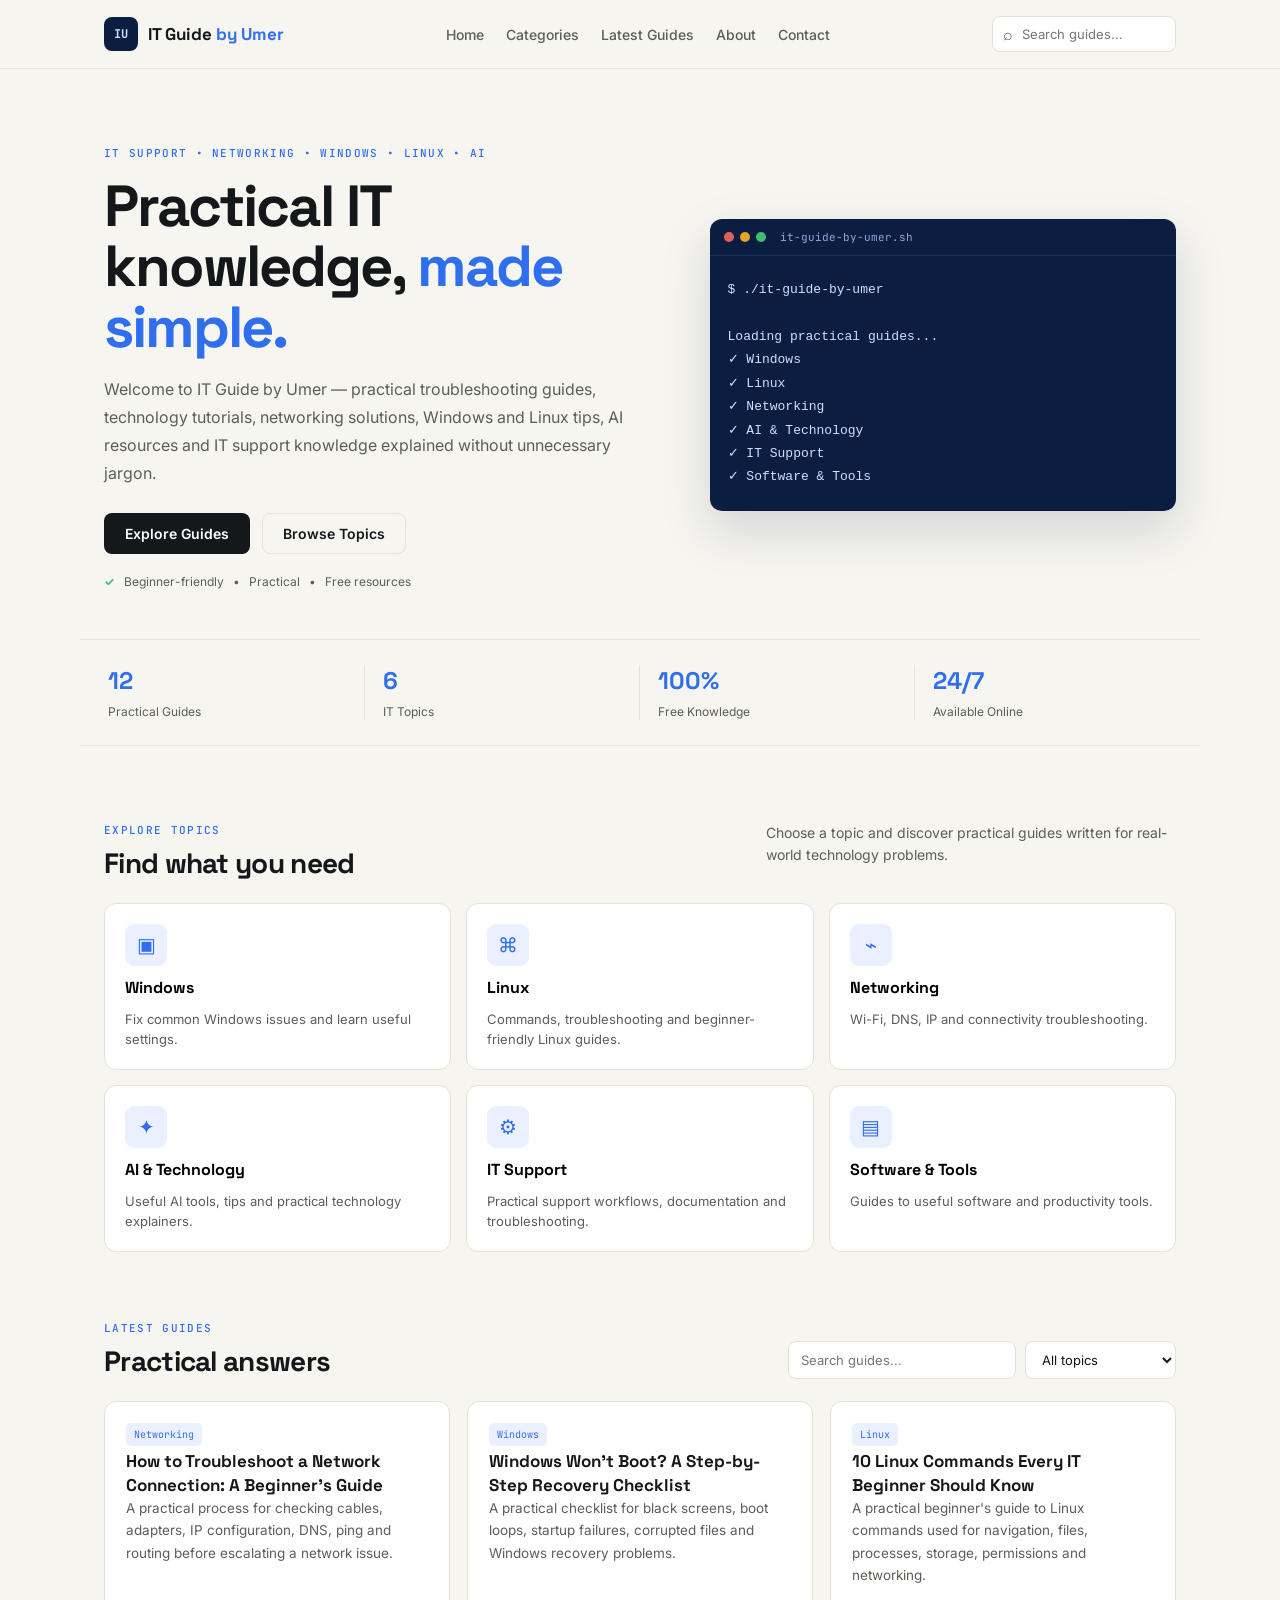
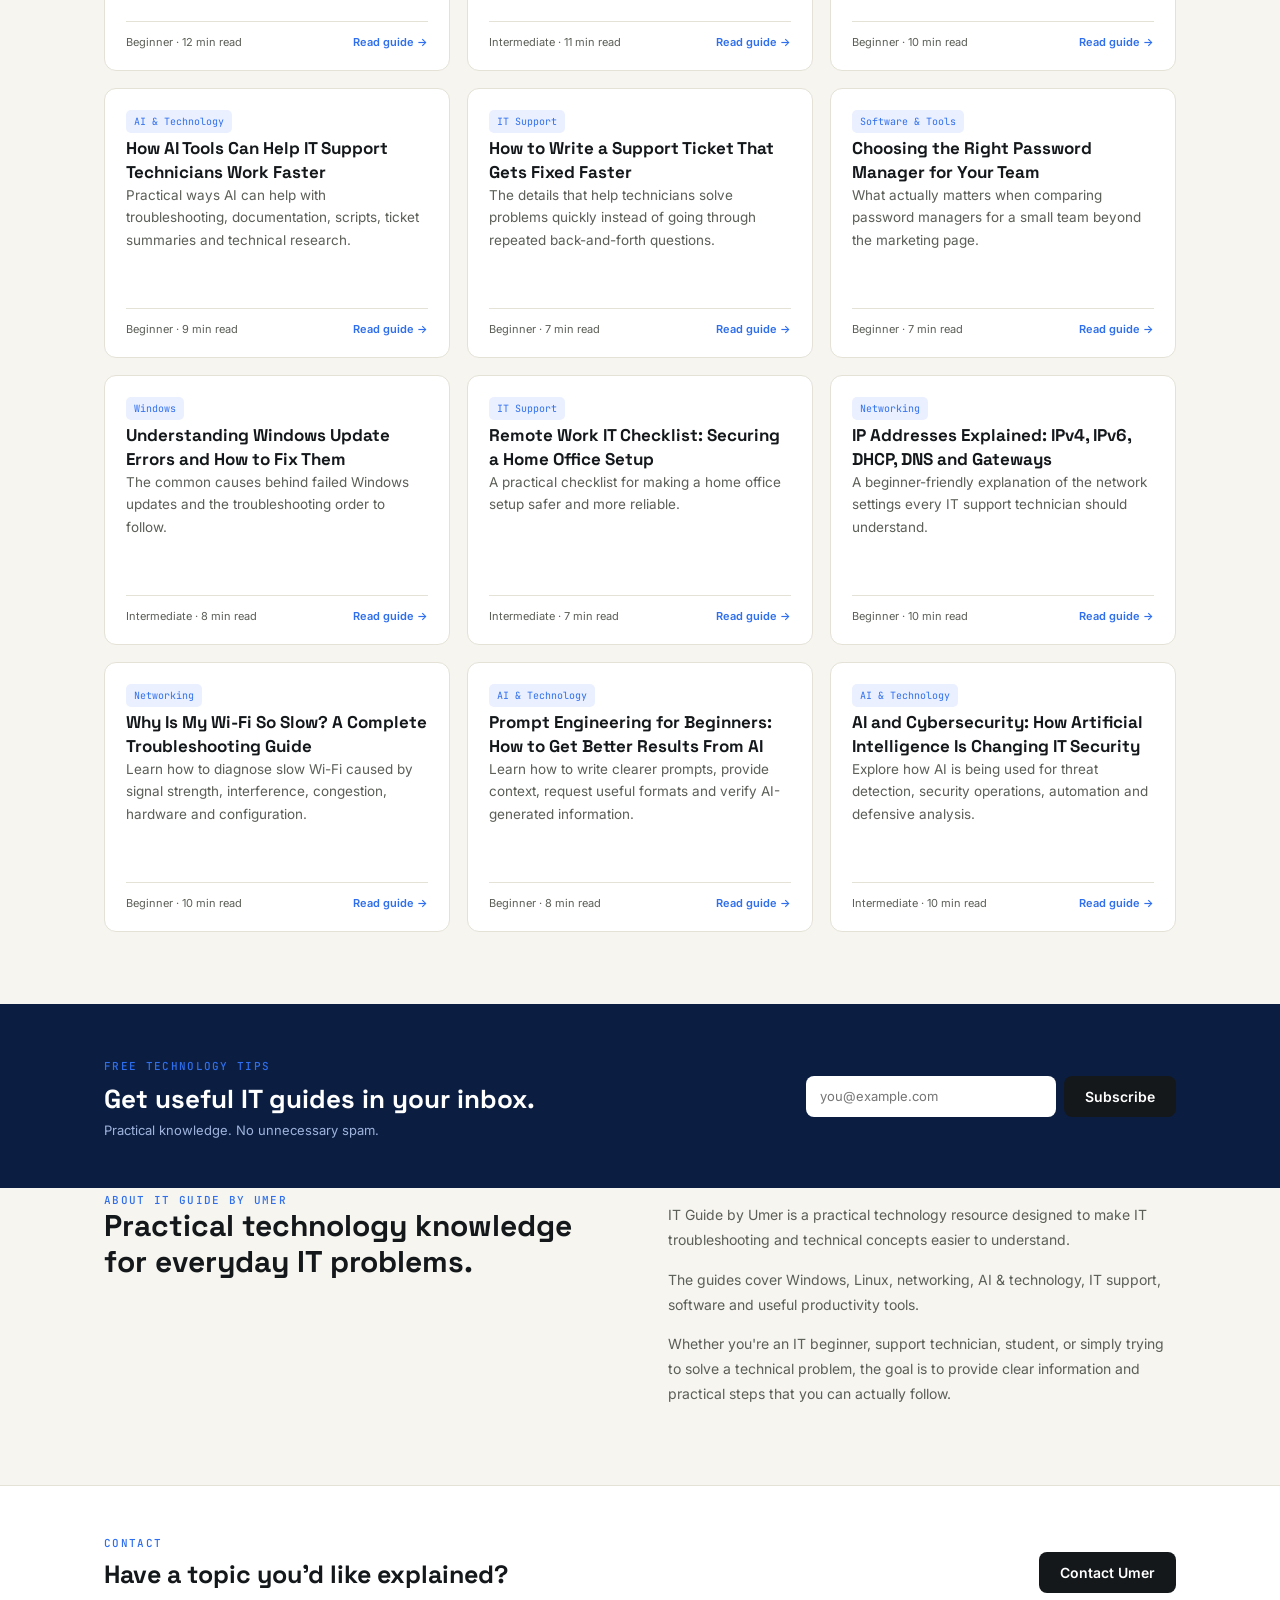
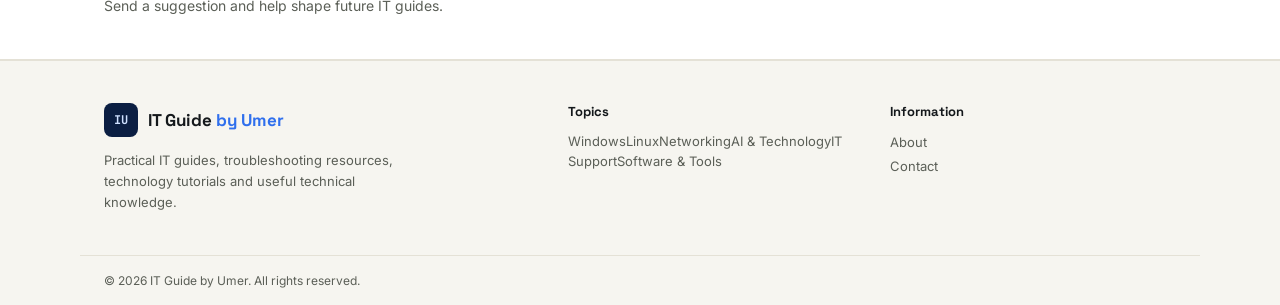
==== article.html @ 2d9ba2fb "Add files via upload" ====
<!DOCTYPE html>
<html lang="en">
<head>
<meta charset="UTF-8">
<meta name="viewport" content="width=device-width, initial-scale=1.0">

<meta
  name="description"
  content="IT Guide by Umer — practical IT troubleshooting guides, Windows, Linux, networking, AI, software and technology tutorials."
>

<meta name="author" content="Umer">

<title>IT Guide by Umer | Article</title>

<link rel="preconnect" href="https://fonts.googleapis.com">
<link rel="preconnect" href="https://fonts.gstatic.com" crossorigin>

<link
  href="https://fonts.googleapis.com/css2?family=Space+Grotesk:wght@500;600;700&family=Inter:wght@400;500;600;700&family=JetBrains+Mono:wght@400;500&display=swap"
  rel="stylesheet"
>

<style>

/* =========================================================
   IT GUIDE BY UMER
   Original cream + blue visual identity
   ========================================================= */

:root {
  --paper: #F6F5F0;
  --panel: #FFFFFF;
  --ink: #14181B;
  --ink-soft: #5B5F57;
  --line: #E4E1D6;

  --accent: #2F6FED;
  --accent-bg: #EAF0FF;
  --accent-deep: #0B1E42;

  --ok: #3FBE72;

  --shadow: 0 8px 30px rgba(20, 24, 27, 0.06);
  --shadow-hover: 0 14px 40px rgba(20, 24, 27, 0.10);
}

/* RESET */

* {
  box-sizing: border-box;
}

html {
  scroll-behavior: smooth;
}

body {
  margin: 0;
  background: var(--paper);
  color: var(--ink);
  font-family: 'Inter', sans-serif;
  -webkit-font-smoothing: antialiased;
}

body.no-scroll {
  overflow: hidden;
}

h1,
h2,
h3,
h4 {
  font-family: 'Space Grotesk', sans-serif;
  font-weight: 700;
  margin: 0;
}

a {
  text-decoration: none;
  color: inherit;
}

button,
input,
select {
  font-family: inherit;
}

button {
  cursor: pointer;
}

.container {
  max-width: 1120px;
  margin: 0 auto;
  padding: 0 24px;
}

/* =========================================================
   TYPOGRAPHY
   ========================================================= */

.eyebrow {
  display: inline-block;
  font-family: 'JetBrains Mono', monospace;
  font-size: 11px;
  letter-spacing: 0.12em;
  color: var(--accent);
  font-weight: 500;
}

.btn {
  display: inline-flex;
  align-items: center;
  justify-content: center;
  border-radius: 8px;
  padding: 11px 20px;
  font-size: 14px;
  font-weight: 600;
  cursor: pointer;
  border: 1px solid transparent;
  transition: all .2s ease;
}

.btn.primary {
  background: var(--ink);
  color: #fff;
}

.btn.primary:hover {
  background: var(--accent-deep);
  transform: translateY(-1px);
}

.btn.secondary {
  background: transparent;
  color: var(--ink);
  border-color: var(--line);
}

.btn.secondary:hover {
  border-color: var(--accent);
  color: var(--accent);
  background: var(--accent-bg);
}

/* =========================================================
   HEADER
   ========================================================= */

.site-header {
  position: sticky;
  top: 0;
  z-index: 100;
  background: rgba(246, 245, 240, .94);
  backdrop-filter: blur(10px);
  border-bottom: 1px solid var(--line);
}

.nav-wrap {
  display: flex;
  align-items: center;
  justify-content: space-between;
  min-height: 68px;
  gap: 24px;
}

.logo {
  display: flex;
  align-items: center;
  gap: 10px;
  font-family: 'Space Grotesk', sans-serif;
  font-weight: 700;
  font-size: 17px;
  white-space: nowrap;
}

.logo-mark {
  width: 34px;
  height: 34px;
  border-radius: 8px;
  background: var(--accent-deep);
  color: #CFE0FF;

  display: flex;
  align-items: center;
  justify-content: center;

  font-family: 'JetBrains Mono', monospace;
  font-size: 12px;
}

.logo b {
  color: var(--accent);
}

.nav {
  display: flex;
  gap: 22px;
}

.nav a {
  position: relative;
  font-size: 14px;
  color: var(--ink-soft);
  font-weight: 500;
  transition: color .2s ease;
}

.nav a:hover,
.nav a.active {
  color: var(--accent);
}

.header-search {
  display: flex;
  align-items: center;
  gap: 7px;

  background: var(--panel);
  border: 1px solid var(--line);
  border-radius: 8px;
  padding: 7px 10px;
}

.header-search span {
  color: var(--ink-soft);
}

.header-search input {
  border: none;
  outline: none;
  background: transparent;
  font-size: 13px;
  width: 145px;
  color: var(--ink);
}

.menu-btn {
  display: none;
  background: none;
  border: none;
  font-size: 22px;
  color: var(--ink);
}

/* =========================================================
   HERO
   ========================================================= */

.hero {
  padding: 72px 0 50px;
}

.hero-grid {
  display: grid;
  grid-template-columns: 1.08fr .92fr;
  gap: 58px;
  align-items: center;
}

.hero h1 {
  font-size: clamp(38px, 5vw, 58px);
  line-height: 1.04;
  letter-spacing: -0.035em;
  margin: 15px 0 18px;
  max-width: 650px;
}

.hero h1 span {
  color: var(--accent);
}

.hero-text {
  font-size: 16px;
  color: var(--ink-soft);
  line-height: 1.75;
  margin: 0 0 26px;
  max-width: 570px;
}

.hero-actions {
  display: flex;
  gap: 12px;
  flex-wrap: wrap;
}

.hero-note {
  margin-top: 20px;
  display: flex;
  gap: 9px;
  align-items: center;
  flex-wrap: wrap;

  font-size: 12px;
  color: var(--ink-soft);
}

.hero-note span:first-child {
  color: var(--ok);
  font-weight: 700;
}

/* TERMINAL */

.terminal-card {
  background: var(--accent-deep);
  border-radius: 12px;
  overflow: hidden;

  font-family: 'JetBrains Mono', monospace;
  font-size: 13px;
  color: #CFE0FF;

  box-shadow: 0 20px 50px rgba(11, 30, 66, .15);
}

.terminal-top {
  display: flex;
  align-items: center;
  gap: 6px;

  padding: 11px 14px;

  border-bottom: 1px solid rgba(255,255,255,.08);
}

.terminal-top i {
  width: 10px;
  height: 10px;
  border-radius: 50%;
  display: inline-block;
}

.terminal-top i:nth-child(1) {
  background: #E0605A;
}

.terminal-top i:nth-child(2) {
  background: #E0A62A;
}

.terminal-top i:nth-child(3) {
  background: var(--ok);
}

.terminal-top span {
  margin-left: 8px;
  font-size: 11px;
  color: #8FA6D6;
}

.terminal-card pre {
  margin: 0;
  padding: 22px 18px;
  min-height: 190px;
  line-height: 1.8;
  white-space: pre-wrap;
}

/* =========================================================
   STATS
   ========================================================= */

.stats {
  padding: 0 0 62px;
}

.stats-grid {
  display: grid;
  grid-template-columns: repeat(4, 1fr);

  border-top: 1px solid var(--line);
  border-bottom: 1px solid var(--line);

  padding: 25px 10px;
}

.stats-grid div {
  padding: 0 18px;
  border-right: 1px solid var(--line);
}

.stats-grid div:last-child {
  border-right: none;
}

.stats-grid strong {
  display: block;
  font-family: 'Space Grotesk', sans-serif;
  font-size: 24px;
  color: var(--accent);
  margin-bottom: 4px;
}

.stats-grid span {
  font-size: 12px;
  color: var(--ink-soft);
}

/* =========================================================
   SECTIONS
   ========================================================= */

.section {
  padding: 0 0 64px;
}

.section-head {
  display: flex;
  justify-content: space-between;
  align-items: flex-end;

  flex-wrap: wrap;
  gap: 18px;

  margin-bottom: 22px;
}

.section-head h2 {
  font-size: 28px;
  letter-spacing: -.025em;
  margin-top: 7px;
}

.section-head p {
  color: var(--ink-soft);
  font-size: 14px;
  line-height: 1.6;
  max-width: 410px;
}

/* =========================================================
   CATEGORIES
   ========================================================= */

.category-grid {
  display: grid;
  grid-template-columns: repeat(3, 1fr);
  gap: 15px;
}

.category {
  text-align: left;

  background: var(--panel);
  border: 1px solid var(--line);
  border-radius: 12px;

  padding: 20px;

  cursor: pointer;

  display: flex;
  flex-direction: column;
  gap: 11px;

  transition:
    transform .2s ease,
    border-color .2s ease,
    background .2s ease,
    box-shadow .2s ease;
}

.category:hover {
  transform: translateY(-3px);
  border-color: #B9C9ED;
  box-shadow: var(--shadow);
}

.category.active {
  background: var(--accent-bg);
  border-color: var(--accent);
}

.category-icon {
  width: 42px;
  height: 42px;

  display: flex;
  align-items: center;
  justify-content: center;

  border-radius: 9px;

  background: var(--accent-bg);
  color: var(--accent);

  font-size: 20px;
}

.category h3 {
  font-size: 16px;
}

.category p {
  font-size: 13px;
  color: var(--ink-soft);
  line-height: 1.55;
  margin: 0;
}

/* =========================================================
   FILTERS
   ========================================================= */

.filter-wrap {
  display: flex;
  gap: 9px;
  flex-wrap: wrap;
}

.filter-wrap input,
.filter-wrap select {
  border: 1px solid var(--line);
  border-radius: 8px;

  padding: 9px 12px;

  font-size: 13px;

  background: var(--panel);
  color: var(--ink);

  outline: none;
}

.filter-wrap input:focus,
.filter-wrap select:focus {
  border-color: var(--accent);
}

/* =========================================================
   ARTICLE CARDS
   ========================================================= */

.article-grid {
  display: grid;
  grid-template-columns: repeat(3, 1fr);
  gap: 17px;
}

.article-card {
  text-align: left;

  background: var(--panel);
  border: 1px solid var(--line);
  border-radius: 12px;

  padding: 21px;

  cursor: pointer;

  display: flex;
  flex-direction: column;

  min-height: 270px;

  transition:
    transform .2s ease,
    box-shadow .2s ease,
    border-color .2s ease;
}

.article-card:hover {
  transform: translateY(-4px);
  border-color: #C5D1EA;
  box-shadow: var(--shadow-hover);
}

.article-card .tag {
  font-family: 'JetBrains Mono', monospace;
  font-size: 10px;

  color: var(--accent);
  background: var(--accent-bg);

  padding: 5px 8px;
  border-radius: 5px;

  width: fit-content;
}

.article-card h3 {
  font-size: 17px;
  line-height: 1.38;
  margin: 4px 0 0;
}

.article-card p {
  font-size: 13.5px;
  color: var(--ink-soft);
  line-height: 1.65;

  margin: 0;
  flex-grow: 1;
}

.article-meta {
  display: flex;
  align-items: center;
  justify-content: space-between;

  font-size: 11px;
  color: var(--ink-soft);

  border-top: 1px solid var(--line);
  padding-top: 13px;

  margin-top: 15px;
}

.read-link {
  color: var(--accent);
  font-weight: 600;
}

.no-results {
  color: var(--ink-soft);
  font-size: 14px;
  padding: 25px 0;
}

/* =========================================================
   NEWSLETTER
   ========================================================= */

.newsletter {
  background: var(--accent-deep);
  padding: 50px 0;
  margin-top: 8px;
}

.newsletter-box {
  display: flex;
  justify-content: space-between;
  align-items: center;

  flex-wrap: wrap;
  gap: 28px;
}

.newsletter-box h2 {
  color: #fff;
  font-size: 26px;
  margin: 8px 0 6px;
}

.newsletter-box p {
  color: #9FB3DC;
  font-size: 13px;
  margin: 0;
}

.newsletter-box form {
  display: flex;
  gap: 8px;
}

.newsletter-box input {
  border: none;
  border-radius: 8px;

  padding: 12px 14px;

  font-size: 13px;
  width: 250px;

  outline: none;
}

.newsletter-msg {
  max-width: 1120px;
  margin: 14px auto 0;
  padding: 0 24px;

  color: #9FE1CB;
  font-size: 12px;
}

/* =========================================================
   ABOUT
   ========================================================= */

.two-col {
  display: grid;
  grid-template-columns: 1fr 1fr;
  gap: 55px;
}

.two-col h2 {
  font-size: 30px;
  line-height: 1.2;
}

.two-col p {
  font-size: 14px;
  color: var(--ink-soft);
  line-height: 1.8;
}

/* =========================================================
   CONTACT
   ========================================================= */

.contact {
  background: var(--panel);
  border-top: 1px solid var(--line);
  border-bottom: 1px solid var(--line);

  padding: 45px 0;
}

.contact-card {
  display: flex;
  justify-content: space-between;
  align-items: center;

  flex-wrap: wrap;
  gap: 20px;
}

.contact-card h2 {
  font-size: 25px;
  margin: 7px 0;
}

.contact-card p {
  font-size: 14px;
  color: var(--ink-soft);
  margin: 0;
}

/* =========================================================
   ARTICLE VIEW
   ========================================================= */

.article-container {
  max-width: 820px;
  padding: 42px 24px 85px;
}

.back-btn {
  background: none;
  border: none;

  padding: 0;
  margin-bottom: 28px;

  color: var(--ink-soft);
  font-size: 13px;
}

.back-btn:hover {
  color: var(--accent);
}

#articleContent h1 {
  font-size: clamp(32px, 5vw, 46px);
  line-height: 1.12;
  letter-spacing: -.025em;
  margin: 14px 0 15px;
}

.article-intro {
  color: var(--ink-soft);
  font-size: 17px;
  line-height: 1.7;
  margin-bottom: 25px;
}

.detail-meta {
  display: flex;
  align-items: center;
  gap: 12px;

  padding: 15px 0 25px;

  border-bottom: 1px solid var(--line);

  color: var(--ink-soft);
  font-size: 12px;
}

.body-section {
  margin: 34px 0;
}

.body-section h2 {
  font-size: 21px;
  margin-bottom: 11px;
}

.body-section p {
  font-size: 15.5px;
  line-height: 1.85;
  color: #2C302B;
  margin: 0;
}

.body-section code {
  font-family: 'JetBrains Mono', monospace;
  background: #ECEAE3;
  padding: 2px 5px;
  border-radius: 4px;
  font-size: .9em;
}

.related-block {
  margin-top: 50px;
  padding-top: 28px;

  border-top: 1px solid var(--line);
}

.related-grid {
  margin-top: 15px;
  grid-template-columns: 1fr 1fr;
}

/* =========================================================
   FOOTER
   ========================================================= */

footer {
  border-top: 1px solid var(--line);
}

.footer-grid {
  display: grid;
  grid-template-columns: 1.5fr 1fr 1fr;

  gap: 35px;

  padding: 42px 24px 28px;
}

.footer-grid h4 {
  font-size: 13px;
  font-weight: 700;
  margin: 0 0 10px;
}

.footer-grid p {
  font-size: 13px;
  color: var(--ink-soft);
  max-width: 290px;
  line-height: 1.65;
}

.footer-grid > div {
  display: flex;
  flex-direction: column;
}

.footer-grid a:not(.logo) {
  font-size: 13px;
  color: var(--ink-soft);
  padding: 4px 0;
}

.footer-grid a:not(.logo):hover {
  color: var(--accent);
}

.copyright {
  padding: 17px 24px;

  border-top: 1px solid var(--line);

  font-size: 12px;
  color: var(--ink-soft);
}

/* =========================================================
   MOBILE
   ========================================================= */

@media (max-width: 900px) {

  .nav {
    gap: 15px;
  }

  .header-search {
    display: none;
  }

  .hero-grid {
    grid-template-columns: 1fr;
  }

  .hero {
    padding-top: 55px;
  }

  .article-grid {
    grid-template-columns: repeat(2, 1fr);
  }
}

@media (max-width: 760px) {

  .container {
    padding-left: 20px;
    padding-right: 20px;
  }

  .nav-wrap {
    min-height: 62px;
  }

  .menu-btn {
    display: block;
  }

  .nav {
    display: none;

    position: absolute;

    top: 100%;
    left: 0;
    right: 0;

    background: var(--panel);

    border-bottom: 1px solid var(--line);

    padding: 8px 20px;
  }

  .nav.open {
    display: flex;
    flex-direction: column;
  }

  .nav a {
    padding: 13px 0;
    border-bottom: 1px solid var(--line);
  }

  .nav a:last-child {
    border-bottom: none;
  }

  .hero {
    padding: 48px 0 40px;
  }

  .hero h1 {
    font-size: 40px;
  }

  .stats-grid {
    grid-template-columns: repeat(2, 1fr);
    padding: 20px 0;
  }

  .stats-grid div {
    margin: 8px 0;
  }

  .category-grid {
    grid-template-columns: 1fr;
  }

  .article-grid {
    grid-template-columns: 1fr;
  }

  .two-col {
    grid-template-columns: 1fr;
    gap: 20px;
  }

  .two-col h2 {
    font-size: 27px;
  }

  .newsletter-box form {
    width: 100%;
  }

  .newsletter-box input {
    flex: 1;
    width: auto;
  }

  .footer-grid {
    grid-template-columns: 1fr;
    gap: 25px;
  }

  .related-grid {
    grid-template-columns: 1fr;
  }

  .article-container {
    padding-top: 30px;
  }

}

@media (max-width: 480px) {

  .logo {
    font-size: 15px;
  }

  .logo-mark {
    width: 31px;
    height: 31px;
  }

  .hero h1 {
    font-size: 35px;
  }

  .hero-actions {
    flex-direction: column;
  }

  .hero-actions .btn {
    width: 100%;
  }

  .newsletter-box form {
    flex-direction: column;
  }

  .newsletter-box input,
  .newsletter-box button {
    width: 100%;
  }

}

</style>
</head>

<body>

<!-- =======================================================
     HEADER
======================================================= -->

<header class="site-header">

  <div class="container nav-wrap">

    <a class="logo" href="#home" id="logoLink">

      <span class="logo-mark">IU</span>

      <span>
        IT Guide <b>by Umer</b>
      </span>

    </a>

    <button
      class="menu-btn"
      id="menuBtn"
      aria-label="Open menu"
      aria-expanded="false">
      ☰
    </button>

    <nav class="nav" id="mainNav">

      <a href="#home" class="nav-link">Home</a>

      <a href="#categories" class="nav-link">
        Categories
      </a>

      <a href="#latest" class="nav-link">
        Latest Guides
      </a>

      <a href="#about" class="nav-link">
        About
      </a>

      <a href="#contact" class="nav-link">
        Contact
      </a>

    </nav>

    <div class="header-search">

      <span>⌕</span>

      <input
        type="search"
        id="headerSearch"
        placeholder="Search guides..."
        aria-label="Search guides">

    </div>

  </div>

</header>


<main id="homeView">

<!-- =======================================================
     HERO
======================================================= -->

<section class="hero" id="home">

  <div class="container hero-grid">

    <div>

      <span class="eyebrow">
        IT SUPPORT • NETWORKING • WINDOWS • LINUX • AI
      </span>

      <h1>
        Practical IT knowledge,
        <span>made simple.</span>
      </h1>

      <p class="hero-text">
        Welcome to IT Guide by Umer — practical troubleshooting guides,
        technology tutorials, networking solutions, Windows and Linux tips,
        AI resources and IT support knowledge explained without unnecessary jargon.
      </p>

      <div class="hero-actions">

        <a class="btn primary" href="#latest">
          Explore Guides
        </a>

        <a class="btn secondary" href="#categories">
          Browse Topics
        </a>

      </div>

      <div class="hero-note">
        <span>✓</span>
        Beginner-friendly
        <span>•</span>
        Practical
        <span>•</span>
        Free resources
      </div>

    </div>


    <div class="terminal-card">

      <div class="terminal-top">

        <i></i>
        <i></i>
        <i></i>

        <span>it-guide-by-umer.sh</span>

      </div>

      <pre id="terminalLines"></pre>

    </div>

  </div>

</section>


<!-- =======================================================
     STATS
======================================================= -->

<section class="stats">

  <div class="container stats-grid">

    <div>
      <strong id="articleCount">0</strong>
      <span>Practical Guides</span>
    </div>

    <div>
      <strong id="categoryCount">6</strong>
      <span>IT Topics</span>
    </div>

    <div>
      <strong>100%</strong>
      <span>Free Knowledge</span>
    </div>

    <div>
      <strong>24/7</strong>
      <span>Available Online</span>
    </div>

  </div>

</section>


<!-- =======================================================
     CATEGORIES
======================================================= -->

<section class="section" id="categories">

  <div class="container">

    <div class="section-head">

      <div>

        <span class="eyebrow">
          EXPLORE TOPICS
        </span>

        <h2>
          Find what you need
        </h2>

      </div>

      <p>
        Choose a topic and discover practical guides
        written for real-world technology problems.
      </p>

    </div>

    <div
      class="category-grid"
      id="categoryGrid">
    </div>

  </div>

</section>


<!-- =======================================================
     ARTICLES
======================================================= -->

<section class="section" id="latest">

  <div class="container">

    <div class="section-head">

      <div>

        <span class="eyebrow">
          LATEST GUIDES
        </span>

        <h2>
          Practical answers
        </h2>

      </div>

      <div class="filter-wrap">

        <input
          id="searchInput"
          type="search"
          placeholder="Search guides..."
          aria-label="Search guides">

        <select id="categoryFilter">

          <option value="All">
            All topics
          </option>

        </select>

      </div>

    </div>


    <div
      id="articleGrid"
      class="article-grid">
    </div>


    <p
      id="noResults"
      class="no-results"
      hidden>
      No guides match your search.
    </p>

  </div>

</section>


<!-- =======================================================
     NEWSLETTER
======================================================= -->

<section class="newsletter">

  <div class="container newsletter-box">

    <div>

      <span class="eyebrow">
        FREE TECHNOLOGY TIPS
      </span>

      <h2>
        Get useful IT guides in your inbox.
      </h2>

      <p>
        Practical knowledge. No unnecessary spam.
      </p>

    </div>

    <form id="newsletterForm">

      <input
        type="email"
        id="newsletterEmail"
        required
        placeholder="you@example.com"
        aria-label="Email address">

      <button
        class="btn primary"
        type="submit">
        Subscribe
      </button>

    </form>

  </div>

  <p
    id="newsletterMsg"
    class="newsletter-msg"
    hidden>
  </p>

</section>


<!-- =======================================================
     ABOUT
======================================================= -->

<section class="section about" id="about">

  <div class="container two-col">

    <div>

      <span class="eyebrow">
        ABOUT IT GUIDE BY UMER
      </span>

      <h2>
        Practical technology knowledge
        for everyday IT problems.
      </h2>

    </div>

    <div>

      <p>
        IT Guide by Umer is a practical technology resource
        designed to make IT troubleshooting and technical
        concepts easier to understand.
      </p>

      <p>
        The guides cover Windows, Linux, networking,
        AI & technology, IT support, software and useful
        productivity tools.
      </p>

      <p>
        Whether you're an IT beginner, support technician,
        student, or simply trying to solve a technical problem,
        the goal is to provide clear information and
        practical steps that you can actually follow.
      </p>

    </div>

  </div>

</section>


<!-- =======================================================
     CONTACT
======================================================= -->

<section class="section contact" id="contact">

  <div class="container contact-card">

    <div>

      <span class="eyebrow">
        CONTACT
      </span>

      <h2>
        Have a topic you'd like explained?
      </h2>

      <p>
        Send a suggestion and help shape future IT guides.
      </p>

    </div>

    <a
      class="btn primary"
      href="mailto:hello@itguidebyumer.com">

      Contact Umer

    </a>

  </div>

</section>

</main>


<!-- =======================================================
     ARTICLE VIEW
======================================================= -->

<main id="articleView" hidden>

  <div class="container article-container">

    <button
      class="back-btn" onclick="window.location.href='index.html'"
      id="backBtn">
      ← Back to all guides
    </button>

    <div id="articleContent"></div>

    <div class="related-block">

      <span class="eyebrow">
        KEEP READING
      </span>

      <div
        id="relatedGrid"
        class="article-grid related-grid">
      </div>

    </div>

  </div>

</main>


<!-- =======================================================
     FOOTER
======================================================= -->

<footer>

  <div class="container footer-grid">

    <div>

      <a class="logo" href="#home">

        <span class="logo-mark">
          IU
        </span>

        <span>
          IT Guide <b>by Umer</b>
        </span>

      </a>

      <p>
        Practical IT guides, troubleshooting resources,
        technology tutorials and useful technical knowledge.
      </p>

    </div>


    <div>

      <h4>
        Topics
      </h4>

      <div id="footerCategories"></div>

    </div>


    <div>

      <h4>
        Information
      </h4>

      <a href="#about">
        About
      </a>

      <a href="#contact">
        Contact
      </a>

    </div>

  </div>


  <div class="container copyright">

    © <span id="year"></span>
    IT Guide by Umer.
    All rights reserved.

  </div>

</footer>


<script>

/* =========================================================
   CATEGORIES
========================================================= */

const CATEGORIES = [

  {
    name: "Windows",
    icon: "▣",
    blurb:
      "Fix common Windows issues and learn useful settings."
  },

  {
    name: "Linux",
    icon: "⌘",
    blurb:
      "Commands, troubleshooting and beginner-friendly Linux guides."
  },

  {
    name: "Networking",
    icon: "⌁",
    blurb:
      "Wi-Fi, DNS, IP and connectivity troubleshooting."
  },

  {
    name: "AI & Technology",
    icon: "✦",
    blurb:
      "Useful AI tools, tips and practical technology explainers."
  },

  {
    name: "IT Support",
    icon: "⚙",
    blurb:
      "Practical support workflows, documentation and troubleshooting."
  },

  {
    name: "Software & Tools",
    icon: "▤",
    blurb:
      "Guides to useful software and productivity tools."
  }

];


/* =========================================================
   ARTICLES
========================================================= */

const ARTICLES = [

  {
    id: "network-troubleshooting",

    category: "Networking",

    title:
      "How to Troubleshoot a Network Connection: A Beginner's Guide",

    excerpt:
      "A practical process for checking cables, adapters, IP configuration, DNS, ping and routing before escalating a network issue.",

    readTime: 12,

    level: "Beginner",

    body: [

      {
        h: "Introduction: Start With the Symptoms",

        p:
          "When a network connection stops working, the first step should not be randomly changing settings. Start by understanding exactly what is happening. Determine whether one computer is affected or whether multiple devices have the same problem. Check whether the connection is completely unavailable, slow, or disconnecting periodically. These details help narrow down the possible causes."
      },

      {
        h: "1. Check the Physical Connection",

        p:
          "For Ethernet connections, check that both ends of the cable are securely connected. Inspect the Ethernet port and look for link or activity lights. If possible, test another known-good cable. For Wi-Fi, confirm that Wi-Fi is enabled, airplane mode is disabled and the device is connected to the correct wireless network."
      },

      {
        h: "2. Determine Whether One Device or the Entire Network Is Affected",

        p:
          "Test another phone, laptop or computer on the same network. If every device is offline, investigate the router, modem, gateway or internet service. If only one computer is affected, focus troubleshooting on that computer. This simple comparison prevents unnecessary changes to a healthy network."
      },

      {
        h: "3. Check the Network Adapter",

        p:
          "On Windows, open Device Manager and check Network adapters for warning symbols or disabled devices. On Linux, use ip link show to inspect network interfaces. A missing adapter may indicate a driver, hardware, BIOS or physical connection problem."
      },

      {
        h: "4. Check Your IP Configuration",

        p:
          "On Windows, run ipconfig or ipconfig /all. On Linux, use ip addr. Look for an IPv4 address, subnet mask, default gateway and DNS information. A Windows address beginning with 169.254 usually indicates that the device did not receive an address from DHCP."
      },

      {
        h: "5. Test the Default Gateway",

        p:
          "The default gateway is normally the router or network device connecting your local network to other networks. Find the gateway address using ipconfig or ip route and test it with ping. If the gateway cannot be reached, focus on the local connection."
      },

      {
        h: "6. Troubleshoot DNS",

        p:
          "DNS translates domain names into IP addresses. If an IP address is reachable but a domain name cannot be resolved, DNS becomes a strong suspect. On Windows, nslookup can help determine whether DNS resolution is working."
      },

      {
        h: "7. Use Ping Correctly",

        p:
          "A useful sequence is to ping your local gateway, then an external IP address and finally a domain name. This helps identify where connectivity is failing. Remember that some systems block ICMP, so a failed ping does not automatically mean the destination is offline."
      },

      {
        h: "8. Investigate Routing",

        p:
          "Windows provides tracert for examining the path between your computer and another destination. Linux provides traceroute or tracepath depending on the distribution. These tools can help identify where latency or packet loss begins, although individual timeouts do not automatically prove that a router is broken."
      },

      {
        h: "9. Troubleshoot Wi-Fi Separately",

        p:
          "If the problem only occurs over Wi-Fi, compare performance close to the access point and farther away. Signal strength, walls, interference, channel congestion and client hardware can all affect wireless performance."
      },

      {
        h: "10. Compare Wired and Wireless Connections",

        p:
          "Testing Ethernet against Wi-Fi is an excellent isolation technique. If Ethernet works normally while Wi-Fi remains slow, the internet service may be healthy and the investigation should focus on wireless conditions."
      },

      {
        h: "11. Check Background Network Usage",

        p:
          "Cloud synchronization, operating system updates, backups and large downloads can consume bandwidth. Check Task Manager on Windows or appropriate system monitoring tools on Linux before concluding that the connection itself is failing."
      },

      {
        h: "12. Avoid Changing Multiple Things at Once",

        p:
          "One of the biggest troubleshooting mistakes is changing DNS, reinstalling drivers, resetting TCP/IP and restarting network equipment simultaneously. Make one controlled change at a time so you know what actually solved the problem."
      },

      {
        h: "13. When Should You Escalate?",

        p:
          "Escalate when multiple users are affected, an ISP connection appears unstable, managed network configuration must be changed, or hardware appears faulty. Document the symptoms, affected devices, start time and troubleshooting already completed."
      },

      {
        h: "Conclusion",

        p:
          "Good network troubleshooting follows a logical path. Start with physical connections, determine the scope, verify the adapter and IP configuration, test the gateway, investigate DNS and then examine external routing. The goal is not simply to restore connectivity but to understand why the failure occurred."
      }

    ]

  },


  {
    id: "windows-boot-recovery",

    category: "Windows",

    title:
      "Windows Won't Boot? A Step-by-Step Recovery Checklist",

    excerpt:
      "A practical checklist for black screens, boot loops, startup failures, corrupted files and Windows recovery problems.",

    readTime: 11,

    level: "Intermediate",

    body: [

      {
        h: "Introduction: Don't Reinstall Windows Yet",

        p:
          "A Windows computer that refuses to boot can look serious, but many startup problems can be repaired without wiping the machine. First determine whether the computer reaches the manufacturer logo, Windows logo, login screen or recovery environment."
      },

      {
        h: "1. Identify Exactly What Happens During Startup",

        p:
          "Observe the startup sequence. Does the machine power on? Does the manufacturer logo appear? Does Windows begin loading before displaying an error? Does the computer restart continuously? These symptoms point toward different categories of problems."
      },

      {
        h: "2. Disconnect Unnecessary External Devices",

        p:
          "USB drives, external hard drives, docking stations and other peripherals can occasionally interfere with startup. Disconnect unnecessary devices and test again."
      },

      {
        h: "3. Enter Windows Recovery Environment",

        p:
          "Windows Recovery Environment provides tools such as Startup Repair, System Restore, Uninstall Updates, Command Prompt and Startup Settings. Use the least destructive option that matches the problem."
      },

      {
        h: "4. Try Startup Repair",

        p:
          "Startup Repair is designed to identify and repair common startup problems. Allow it to complete before restarting the computer."
      },

      {
        h: "5. Investigate Recent Updates",

        p:
          "If the computer stopped booting immediately after a Windows update or driver installation, that timing is important. Recovery options may allow you to uninstall the recent update or use System Restore."
      },

      {
        h: "6. Check System Files",

        p:
          "Corrupted Windows system files can cause startup failures. Recovery environments provide tools such as System File Checker and DISM. Verify the correct Windows partition before running offline repair commands."
      },

      {
        h: "7. Check the Storage Device",

        p:
          "A failing SSD or hard drive can cause boot failures, freezes, blue screens and corrupted files. Check whether the drive is detected in BIOS or UEFI and use vendor diagnostics when available."
      },

      {
        h: "8. Try Safe Mode",

        p:
          "Safe Mode loads Windows with a limited set of drivers and services. If the machine works in Safe Mode but fails normally, recently installed drivers, applications or services become stronger suspects."
      },

      {
        h: "9. Avoid Immediate Reinstallation",

        p:
          "Reinstalling Windows can remove applications, settings and potentially data. Protect important information and investigate less destructive options first."
      },

      {
        h: "10. When Hardware Failure Becomes More Likely",

        p:
          "If the storage device is not detected, diagnostics report errors or the machine continues to crash after operating-system repair, hardware failure becomes more likely."
      },

      {
        h: "Conclusion",

        p:
          "Windows startup problems should be approached methodically. Identify where startup stops, enter recovery mode, investigate recent changes, check system files and storage health, and only consider reinstallation after important data has been protected."
      }

    ]

  },


  {
    id: "linux-commands-beginners",

    category: "Linux",

    title:
      "10 Linux Commands Every IT Beginner Should Know",

    excerpt:
      "A practical beginner's guide to Linux commands used for navigation, files, processes, storage, permissions and networking.",

    readTime: 10,

    level: "Beginner",

    body: [

      {
        h: "Introduction",

        p:
          "Linux can appear intimidating when you first encounter a terminal. The good news is that a relatively small collection of commands covers many everyday IT support and administration tasks."
      },

      {
        h: "1. pwd",

        p:
          "pwd means print working directory. It tells you exactly where you are in the Linux file system. Confirming your location before modifying files is a useful safety habit."
      },

      {
        h: "2. ls",

        p:
          "The ls command lists files and directories. Using ls -la provides detailed information including hidden files, ownership, permissions and timestamps."
      },

      {
        h: "3. cd",

        p:
          "The cd command changes directories. cd .. moves one level upward while cd ~ returns to the home directory."
      },

      {
        h: "4. cat and less",

        p:
          "cat displays short files while less is more practical for long logs and configuration files."
      },

      {
        h: "5. grep",

        p:
          "grep searches text for patterns. It is especially useful when investigating large log files."
      },

      {
        h: "6. ps and top",

        p:
          "ps aux provides a snapshot of running processes while top provides continuously updated information about CPU and memory usage."
      },

      {
        h: "7. df",

        p:
          "df -h shows available and used disk space. A full file system can cause applications and services to fail."
      },

      {
        h: "8. free",

        p:
          "free -h shows memory and swap information. High memory usage should be interpreted together with overall system behavior."
      },

      {
        h: "9. chmod and chown",

        p:
          "chmod changes permissions while chown changes file ownership. These commands should be used carefully because incorrect permissions can break applications or create security risks."
      },

      {
        h: "10. ip and ping",

        p:
          "ip addr shows network interfaces and addresses while ping tests basic reachability. Together they provide a useful starting point for Linux network troubleshooting."
      },

      {
        h: "Conclusion",

        p:
          "These commands form a strong foundation for Linux troubleshooting. As your experience grows, combine them with pipes, redirects and scripts to automate repetitive tasks."
      }

    ]

  },


  {
    id: "ai-tools-it-support",

    category: "AI & Technology",

    title:
      "How AI Tools Can Help IT Support Technicians Work Faster",

    excerpt:
      "Practical ways AI can help with troubleshooting, documentation, scripts, ticket summaries and technical research.",

    readTime: 9,

    level: "Beginner",

    body: [

      {
        h: "Introduction",

        p:
          "Artificial intelligence is becoming a useful assistant for IT professionals. It does not replace technical judgment, but it can reduce the time spent on repetitive tasks."
      },

      {
        h: "1. Summarizing Support Tickets",

        p:
          "AI can turn long troubleshooting notes into concise summaries containing the symptoms, troubleshooting performed, results and next action."
      },

      {
        h: "2. Creating Technical Documentation",

        p:
          "Technicians can use AI to organize rough notes into standard operating procedures, knowledge-base articles and troubleshooting checklists."
      },

      {
        h: "3. Explaining Error Messages",

        p:
          "AI can provide context around unfamiliar error messages and suggest areas to investigate. Always verify suggestions against official documentation and system evidence."
      },

      {
        h: "4. Writing Scripts",

        p:
          "AI can help draft PowerShell, Bash or Python scripts for repetitive administrative tasks. Test scripts in a safe environment before deploying them."
      },

      {
        h: "5. Creating Troubleshooting Checklists",

        p:
          "AI can transform a technical problem into a logical sequence of diagnostic steps, helping technicians avoid skipping basic checks."
      },

      {
        h: "6. Research Assistance",

        p:
          "AI can help identify useful keywords, concepts and documentation to investigate. It should be treated as a starting point rather than an authoritative source."
      },

      {
        h: "7. Important Security Considerations",

        p:
          "Never paste passwords, API keys, customer personal information, private credentials or confidential company data into an AI service unless your organization explicitly permits it."
      },

      {
        h: "Conclusion",

        p:
          "AI is most valuable when it handles repetitive work while the technician remains responsible for verification, security and final decisions."
      }

    ]

  },


  {
    id: "writing-support-tickets",

    category: "IT Support",

    title:
      "How to Write a Support Ticket That Gets Fixed Faster",

    excerpt:
      "The details that help technicians solve problems quickly instead of going through repeated back-and-forth questions.",

    readTime: 7,

    level: "Beginner",

    body: [

      {
        h: "Describe the Problem Clearly",

        p:
          "Describe what actually happened instead of starting with a theory. For example, 'The printer does not print' gives the technician a clear symptom to investigate."
      },

      {
        h: "Include the Exact Error",

        p:
          "Provide the exact error message or a screenshot whenever possible. Small wording differences can identify completely different causes."
      },

      {
        h: "Explain What You Already Tried",

        p:
          "Mention restarts, cable checks, application resets or other troubleshooting already completed. This prevents support from repeating the same steps."
      },

      {
        h: "Include Timing",

        p:
          "Record when the problem started and whether it happens constantly or intermittently."
      },

      {
        h: "Explain the Business Impact",

        p:
          "State how the issue affects your work. This helps support teams prioritize incidents appropriately."
      },

      {
        h: "Conclusion",

        p:
          "A good ticket gives the next technician enough information to understand the problem before contacting you. Clear tickets lead to faster troubleshooting and better documentation."
      }

    ]

  },


  {
    id: "password-manager",

    category: "Software & Tools",

    title:
      "Choosing the Right Password Manager for Your Team",

    excerpt:
      "What actually matters when comparing password managers for a small team beyond the marketing page.",

    readTime: 7,

    level: "Beginner",

    body: [

      {
        h: "Why Password Managers Matter",

        p:
          "Password managers make it easier to use strong unique passwords without requiring users to memorize every credential."
      },

      {
        h: "Shared Vaults",

        p:
          "Teams should be able to share access securely rather than sending passwords through email or chat."
      },

      {
        h: "Administrative Controls",

        p:
          "Look for the ability to add and remove users, manage permissions and revoke access when employees leave."
      },

      {
        h: "Encryption",

        p:
          "Understand how the provider protects stored credentials and where encryption occurs."
      },

      {
        h: "Multi-Factor Authentication",

        p:
          "MFA provides an additional security layer if a password is compromised."
      },

      {
        h: "Conclusion",

        p:
          "Choose a password manager based on security architecture, administration, recovery options, usability and the workflows your team actually needs."
      }

    ]

  },


  {
    id: "windows-update-errors",

    category: "Windows",

    title:
      "Understanding Windows Update Errors and How to Fix Them",

    excerpt:
      "The common causes behind failed Windows updates and the troubleshooting order to follow.",

    readTime: 8,

    level: "Intermediate",

    body: [

      {
        h: "Check Available Disk Space",

        p:
          "Large Windows updates may require several gigabytes of free space. A nearly full system drive can prevent updates from staging correctly."
      },

      {
        h: "Restart the Computer",

        p:
          "Some updates remain pending until Windows restarts. A proper restart should be one of the first simple checks."
      },

      {
        h: "Check Windows Update Services",

        p:
          "Update services need to be running correctly. If they become stuck, the update process may repeatedly fail."
      },

      {
        h: "Clear the Update Cache",

        p:
          "A corrupted update download can cause repeated failures. Resetting the appropriate Windows Update cache can force Windows to download fresh files."
      },

      {
        h: "Repair System Files",

        p:
          "System File Checker and DISM can help repair Windows components required by the update process."
      },

      {
        h: "Conclusion",

        p:
          "Work from simple causes toward more advanced repairs. Avoid randomly changing multiple Windows components at once."
      }

    ]

  },


  {
    id: "remote-work-security",

    category: "IT Support",

    title:
      "Remote Work IT Checklist: Securing a Home Office Setup",

    excerpt:
      "A practical checklist for making a home office setup safer and more reliable.",

    readTime: 7,

    level: "Intermediate",

    body: [

      {
        h: "Secure the Router",

        p:
          "Change default administrator credentials, use modern wireless encryption and keep router firmware reasonably current."
      },

      {
        h: "Keep Devices Updated",

        p:
          "Operating system and application updates often include security fixes. Delaying important updates can leave known vulnerabilities exposed."
      },

      {
        h: "Use MFA",

        p:
          "Multi-factor authentication protects accounts even when passwords are compromised."
      },

      {
        h: "Use a VPN When Required",

        p:
          "Organizations may require VPN access for internal applications and protected resources. Follow company security policies."
      },

      {
        h: "Protect Physical Devices",

        p:
          "Use device encryption, screen locking and secure storage when working remotely."
      },

      {
        h: "Conclusion",

        p:
          "Remote security is not about making a home office impossible to use. It is about applying practical protections that reduce common risks."
      }

    ]

  },


  {
    id: "ip-address-guide",

    category: "Networking",

    title:
      "IP Addresses Explained: IPv4, IPv6, DHCP, DNS and Gateways",

    excerpt:
      "A beginner-friendly explanation of the network settings every IT support technician should understand.",

    readTime: 10,

    level: "Beginner",

    body: [

      {
        h: "What Is an IP Address?",

        p:
          "An IP address identifies a device on a network and allows network traffic to be delivered to the appropriate destination."
      },

      {
        h: "IPv4",

        p:
          "IPv4 uses 32-bit addresses commonly written in four decimal sections such as 192.168.1.10."
      },

      {
        h: "Private Addresses",

        p:
          "Private IPv4 ranges are commonly used inside homes and businesses. Routers normally translate private addresses to public addresses when devices access the internet."
      },

      {
        h: "DHCP",

        p:
          "DHCP automatically provides devices with network configuration such as an IP address, subnet mask, gateway and DNS server."
      },

      {
        h: "DNS",

        p:
          "DNS translates human-readable domain names into IP addresses."
      },

      {
        h: "Default Gateway",

        p:
          "The default gateway is normally the router responsible for forwarding traffic outside the local network."
      },

      {
        h: "IPv6",

        p:
          "IPv6 provides a much larger address space than IPv4 and is increasingly deployed alongside or instead of IPv4."
      },

      {
        h: "Conclusion",

        p:
          "Understanding IP addresses, DHCP, DNS and gateways provides one of the most important foundations for IT support and networking troubleshooting."
      }

    ]

  },

  {
    id: "wifi-slow",

    category: "Networking",

    title:
      "Why Is My Wi-Fi So Slow? A Complete Troubleshooting Guide",

    excerpt:
      "Learn how to diagnose slow Wi-Fi caused by signal strength, interference, congestion, hardware and configuration.",

    readTime: 10,

    level: "Beginner",

    body: [

      {
        h: "Check Signal Strength",

        p:
          "Weak wireless signals can cause reduced speeds and unstable connections. Test close to the access point and compare the results."
      },

      {
        h: "Look for Interference",

        p:
          "Nearby wireless networks, physical obstacles and some electronic devices can affect wireless performance."
      },

      {
        h: "Check Multiple Devices",

        p:
          "If only one device is slow, focus on that device. If every device is slow, investigate the access point or internet connection."
      },

      {
        h: "Compare Ethernet",

        p:
          "An Ethernet test is an excellent way to determine whether the problem is Wi-Fi-specific."
      },

      {
        h: "Check Background Downloads",

        p:
          "Operating system updates, cloud synchronization and large downloads can consume bandwidth."
      },

      {
        h: "Conclusion",

        p:
          "Good Wi-Fi troubleshooting combines signal testing, device comparison, wired testing and careful observation rather than relying on a single speed test."
      }

    ]

  },

  {
    id: "prompt-engineering",

    category: "AI & Technology",

    title:
      "Prompt Engineering for Beginners: How to Get Better Results From AI",

    excerpt:
      "Learn how to write clearer prompts, provide context, request useful formats and verify AI-generated information.",

    readTime: 8,

    level: "Beginner",

    body: [

      {
        h: "Give the AI Context",

        p:
          "A vague prompt usually produces a generic response. Explain the task, audience, goal and important constraints."
      },

      {
        h: "Describe the Desired Output",

        p:
          "Tell the AI whether you want a checklist, table, email, technical explanation, script or step-by-step guide."
      },

      {
        h: "Provide Examples",

        p:
          "Examples show the system the style, structure and level of detail you want."
      },

      {
        h: "Ask for Step-by-Step Reasoning Without Sensitive Information",

        p:
          "For technical tasks, asking for assumptions, checks and verification steps can make the result more useful."
      },

      {
        h: "Verify Important Information",

        p:
          "AI can produce incorrect information. Verify important technical, financial, security or business information using reliable sources."
      },

      {
        h: "Conclusion",

        p:
          "Better prompts are usually clearer prompts. Explain the objective, provide relevant context and specify the format you want."
      }

    ]

  },

  {
    id: "ai-cybersecurity",

    category: "AI & Technology",

    title:
      "AI and Cybersecurity: How Artificial Intelligence Is Changing IT Security",

    excerpt:
      "Explore how AI is being used for threat detection, security operations, automation and defensive analysis.",

    readTime: 10,

    level: "Intermediate",

    body: [

      {
        h: "AI in Security Operations",

        p:
          "Security teams can use machine learning and AI-assisted tools to analyze large volumes of logs and identify unusual patterns."
      },

      {
        h: "Threat Detection",

        p:
          "AI systems can help identify behavior that differs from established baselines and prioritize alerts for analysts."
      },

      {
        h: "Security Automation",

        p:
          "Repetitive security tasks such as alert classification, log summarization and initial investigation can be partially automated."
      },

      {
        h: "Human Oversight Still Matters",

        p:
          "AI systems can generate false positives or misunderstand context. Security professionals must review important decisions."
      },

      {
        h: "Protecting Sensitive Data",

        p:
          "Organizations need clear policies for what information can be processed by AI systems."
      },

      {
        h: "Conclusion",

        p:
          "AI can improve security operations, but it works best as an assistant to trained security professionals rather than an autonomous replacement."
      }

    ]

  }

];


/* =========================================================
   DOM ELEMENTS
========================================================= */

const categoryGrid =
  document.getElementById("categoryGrid");

const articleGrid =
  document.getElementById("articleGrid");

const categoryFilter =
  document.getElementById("categoryFilter");

const searchInput =
  document.getElementById("searchInput");

const headerSearch =
  document.getElementById("headerSearch");

const noResults =
  document.getElementById("noResults");

const homeView =
  document.getElementById("homeView");

const articleView =
  document.getElementById("articleView");

const articleContent =
  document.getElementById("articleContent");

const relatedGrid =
  document.getElementById("relatedGrid");

const backBtn =
  document.getElementById("backBtn");

const menuBtn =
  document.getElementById("menuBtn");

const mainNav =
  document.getElementById("mainNav");


/* =========================================================
   CATEGORY RENDER
========================================================= */

function renderCategories() {

  categoryGrid.innerHTML = "";

  CATEGORIES.forEach(category => {

    const card =
      document.createElement("button");

    card.className = "category";

    card.innerHTML = `
      <span class="category-icon">
        ${category.icon}
      </span>

      <h3>
        ${category.name}
      </h3>

      <p>
        ${category.blurb}
      </p>
    `;

    card.addEventListener("click", () => {

      categoryFilter.value =
        category.name;

      renderArticles();

      document
        .getElementById("latest")
        .scrollIntoView({
          behavior: "smooth"
        });

    });

    categoryGrid.appendChild(card);

  });

}


/* =========================================================
   FILTER OPTIONS
========================================================= */

function renderFilterOptions() {

  CATEGORIES.forEach(category => {

    const option =
      document.createElement("option");

    option.value =
      category.name;

    option.textContent =
      category.name;

    categoryFilter.appendChild(option);

  });

}


/* =========================================================
   ARTICLE CARDS
========================================================= */

function createArticleCard(article) {

  const card =
    document.createElement("article");

  card.className = "article-card";

  card.innerHTML = `

    <span class="tag">
      ${article.category}
    </span>

    <h3>
      ${article.title}
    </h3>

    <p>
      ${article.excerpt}
    </p>

    <div class="article-meta">

      <span>
        ${article.level}
        ·
        ${article.readTime} min read
      </span>

      <span class="read-link">
        Read guide →
      </span>

    </div>

  `;

  card.addEventListener("click", () => {

    openArticle(article.id);

  });

  return card;

}


/* =========================================================
   ARTICLE RENDER
========================================================= */

function renderArticles() {

  const query =
    searchInput.value
      .trim()
      .toLowerCase();

  const category =
    categoryFilter.value;

  const filtered =
    ARTICLES.filter(article => {

      const matchesCategory =
        category === "All" ||
        article.category === category;

      const text =
        (
          article.title +
          " " +
          article.excerpt +
          " " +
          article.category
        ).toLowerCase();

      const matchesSearch =
        !query ||
        text.includes(query);

      return matchesCategory &&
             matchesSearch;

    });


  articleGrid.innerHTML = "";

  filtered.forEach(article => {

    articleGrid.appendChild(
      createArticleCard(article)
    );

  });


  noResults.hidden =
    filtered.length !== 0;

}


/* =========================================================
   OPEN ARTICLE
========================================================= */

function openArticle(id) {

  const article =
    ARTICLES.find(item => item.id === id);

  if (!article) return;


  homeView.hidden = true;

  articleView.hidden = false;

  window.scrollTo({
    top: 0,
    behavior: "smooth"
  });


  articleContent.innerHTML = `

    <span class="eyebrow">
      ${article.category.toUpperCase()}
    </span>

    <h1>
      ${article.title}
    </h1>

    <p class="article-intro">
      ${article.excerpt}
    </p>

    <div class="detail-meta">

      <span>
        ${article.level}
      </span>

      <span>•</span>

      <span>
        ${article.readTime} minute read
      </span>

      <span>•</span>

      <span>
        IT Guide by Umer
      </span>

    </div>

    <div class="article-body">

      ${article.body.map(section => `

        <section class="body-section">

          <h2>
            ${section.h}
          </h2>

          <p>
            ${formatText(section.p)}
          </p>

        </section>

      `).join("")}

    </div>

  `;


  renderRelated(article);

}


/* =========================================================
   SIMPLE CODE FORMATTING
========================================================= */

function formatText(text) {

  return text.replace(
    /`([^`]+)`/g,
    "<code>$1</code>"
  );

}


/* =========================================================
   RELATED ARTICLES
========================================================= */

function renderRelated(article) {

  relatedGrid.innerHTML = "";

  const related =
    ARTICLES
      .filter(item =>
        item.category === article.category &&
        item.id !== article.id
      )
      .slice(0, 2);


  related.forEach(item => {

    relatedGrid.appendChild(
      createArticleCard(item)
    );

  });

}


/* =========================================================
   BACK
========================================================= */

backBtn.addEventListener(
  "click",
  () => {

    articleView.hidden = true;

    homeView.hidden = false;

    window.location.hash =
      "latest";

    document
      .getElementById("latest")
      .scrollIntoView({
        behavior: "smooth"
      });

  }
);


/* =========================================================
   SEARCH
========================================================= */

searchInput.addEventListener(
  "input",
  renderArticles
);

categoryFilter.addEventListener(
  "change",
  renderArticles
);


headerSearch.addEventListener(
  "input",
  () => {

    searchInput.value =
      headerSearch.value;

    renderArticles();

    if (headerSearch.value.trim()) {

      document
        .getElementById("latest")
        .scrollIntoView({
          behavior: "smooth"
        });

    }

  }
);


/* =========================================================
   MOBILE MENU
========================================================= */

menuBtn.addEventListener(
  "click",
  () => {

    const isOpen =
      mainNav.classList.toggle("open");

    menuBtn.setAttribute(
      "aria-expanded",
      isOpen
    );

  }
);


document
  .querySelectorAll(".nav a")
  .forEach(link => {

    link.addEventListener(
      "click",
      () => {

        mainNav.classList.remove("open");

        menuBtn.setAttribute(
          "aria-expanded",
          "false"
        );

      }
    );

  });


/* =========================================================
   FOOTER CATEGORIES
========================================================= */

function renderFooterCategories() {

  const footer =
    document.getElementById(
      "footerCategories"
    );

  footer.innerHTML = "";

  CATEGORIES.forEach(category => {

    const link =
      document.createElement("a");

    link.href =
      "#latest";

    link.textContent =
      category.name;

    link.addEventListener(
      "click",
      () => {

        categoryFilter.value =
          category.name;

        renderArticles();

      }
    );

    footer.appendChild(link);

  });

}


/* =========================================================
   TERMINAL
========================================================= */

const terminalText = [
  "$ ./it-guide-by-umer",
  "",
  "Loading practical guides...",
  "✓ Windows",
  "✓ Linux",
  "✓ Networking",
  "✓ AI & Technology",
  "✓ IT Support",
  "✓ Software & Tools",
  "",
  "Ready.",
  "Knowledge should be simple."
];


let terminalIndex = 0;

function typeTerminal() {

  const terminal =
    document.getElementById(
      "terminalLines"
    );

  terminal.textContent =
    terminalText
      .slice(0, terminalIndex)
      .join("\n");

  terminalIndex++;

  if (
    terminalIndex <=
    terminalText.length
  ) {

    setTimeout(
      typeTerminal,
      180
    );

  }

}


/* =========================================================
   NEWSLETTER
========================================================= */

document
  .getElementById("newsletterForm")
  .addEventListener(
    "submit",
    event => {

      event.preventDefault();

      const email =
        document.getElementById(
          "newsletterEmail"
        ).value;

      const message =
        document.getElementById(
          "newsletterMsg"
        );

      message.textContent =
        `Thanks! ${email} has been added to the IT Guide by Umer list.`;

      message.hidden = false;

      event.target.reset();

    }
  );


/* =========================================================
   STATS
========================================================= */

document.getElementById(
  "articleCount"
).textContent =
  ARTICLES.length;

document.getElementById(
  "categoryCount"
).textContent =
  CATEGORIES.length;


/* =========================================================
   YEAR
========================================================= */

document.getElementById(
  "year"
).textContent =
  new Date().getFullYear();


/* =========================================================
   INITIALIZE
========================================================= */

renderCategories();

renderFilterOptions();

renderArticles();

renderFooterCategories();

typeTerminal();

</script>


<script>
(function () {
  const params = new URLSearchParams(window.location.search);
  const articleId = params.get("id");

  if (!articleId) {
    window.location.href = "index.html";
    return;
  }

  // Prevent the article page from using the normal home-page initialization.
  // Existing site functions/data remain available.
  window.__SEPARATE_ARTICLE_PAGE__ = true;

  function findArticle() {
    // Support the existing site's common article-data variable names.
    const candidates = [
      window.articles,
      window.articleData,
      window.ARTICLES,
      window.posts,
      window.POSTS
    ];

    for (const collection of candidates) {
      if (!collection) continue;

      if (Array.isArray(collection)) {
        const found = collection.find(a =>
          String(a.id ?? a.slug ?? a.key ?? "") === String(articleId)
        );
        if (found) return found;
      }

      if (typeof collection === "object" && !Array.isArray(collection)) {
        if (collection[articleId]) return collection[articleId];
      }
    }

    return null;
  }

  function renderSeparateArticle() {
    const article = findArticle();

    if (!article) {
      const content = document.querySelector("#articleContent");
      if (content) {
        content.innerHTML = `
          <div class="eyebrow">ARTICLE NOT FOUND</div>
          <h1>Article not found</h1>
          <p class="article-intro">
            We couldn't find the article you're looking for.
          </p>
          <a class="btn primary" href="index.html">Back to IT Guide</a>
        `;
      }
      return;
    }

    // Use the existing site's article renderer if it exists.
    const renderers = [
      window.renderArticle,
      window.showArticle,
      window.displayArticle,
      window.openArticleView
    ];

    for (const renderer of renderers) {
      if (typeof renderer === "function") {
        try {
          renderer(articleId);
          return;
        } catch (e) {}
      }
    }

    // Generic fallback for article objects.
    const content = document.querySelector("#articleContent");
    if (!content) return;

    const title = article.title || article.name || "Untitled Article";
    const intro = article.intro || article.description || article.excerpt || "";
    const category = article.category || article.tag || "";
    const body = article.content || article.body || article.text || "";

    document.title = "IT Guide by Umer | " + title;

    content.innerHTML = `
      ${category ? `<div class="eyebrow">${escapeHtml(category)}</div>` : ""}
      <h1>${escapeHtml(title)}</h1>
      ${intro ? `<p class="article-intro">${escapeHtml(intro)}</p>` : ""}
      <div class="detail-meta">
        <span>IT Guide by Umer</span>
      </div>
      <div class="body-section">${formatBody(body)}</div>
    `;
  }

  function escapeHtml(value) {
    return String(value)
      .replaceAll("&", "&amp;")
      .replaceAll("<", "&lt;")
      .replaceAll(">", "&gt;")
      .replaceAll('"', "&quot;")
      .replaceAll("'", "&#039;");
  }

  function formatBody(value) {
    if (Array.isArray(value)) {
      return value.map(item => `<p>${escapeHtml(item)}</p>`).join("");
    }
    return String(value || "")
      .split(/\n\s*\n/)
      .map(p => `<p>${escapeHtml(p)}</p>`)
      .join("");
  }

  if (document.readyState === "loading") {
    document.addEventListener("DOMContentLoaded", renderSeparateArticle);
  } else {
    renderSeparateArticle();
  }
})();
</script>

</body>
</html>



:root {
  --paper: #F6F5F0;
  --panel: #FFFFFF;
  --ink: #14181B;
  --ink-soft: #5B5F57;
  --line: #E4E1D6;
  --accent: #2F6FED;
  --accent-bg: #EAF0FF;
  --accent-deep: #0B1E42;
  --ok: #3FBE72;
}

* { box-sizing: border-box; }
body {
  margin: 0;
  background: var(--paper);
  color: var(--ink);
  font-family: 'Inter', sans-serif;
  -webkit-font-smoothing: antialiased;
}
h1, h2, h3 { font-family: 'Space Grotesk', sans-serif; font-weight: 700; margin: 0; }
a { text-decoration: none; color: inherit; }
button { font-family: inherit; }
.container { max-width: 1080px; margin: 0 auto; padding: 0 24px; }

.eyebrow {
  font-family: 'JetBrains Mono', monospace;
  font-size: 12px;
  letter-spacing: 0.12em;
  color: var(--accent);
  font-weight: 500;
}

.btn {
  display: inline-block;
  border-radius: 8px;
  padding: 11px 20px;
  font-size: 14px;
  font-weight: 500;
  cursor: pointer;
  border: 1px solid transparent;
}
.btn.primary { background: var(--ink); color: #fff; }
.btn.secondary { background: transparent; color: var(--ink); border-color: var(--line); }

/* Header */
.site-header {
  position: sticky; top: 0; z-index: 20;
  background: rgba(246,245,240,0.92);
  backdrop-filter: blur(6px);
  border-bottom: 1px solid var(--line);
}
.nav-wrap { display: flex; align-items: center; justify-content: space-between; padding: 14px 24px; gap: 20px; }
.logo { display: flex; align-items: center; gap: 10px; font-family: 'Space Grotesk', sans-serif; font-weight: 700; font-size: 17px; }
.logo-mark {
  width: 32px; height: 32px; border-radius: 8px;
  background: var(--accent-deep); color: #CFE0FF;
  display: flex; align-items: center; justify-content: center;
  font-family: 'JetBrains Mono', monospace; font-size: 13px;
}
.logo b { color: var(--accent); }
.nav { display: flex; gap: 22px; }
.nav a { font-size: 14px; color: var(--ink-soft); font-weight: 500; }
.menu-btn { display: none; background: none; border: none; font-size: 20px; cursor: pointer; }
.header-search { display: flex; align-items: center; gap: 6px; background: var(--panel); border: 1px solid var(--line); border-radius: 8px; padding: 6px 10px; }
.header-search input { border: none; outline: none; background: transparent; font-size: 13px; width: 140px; font-family: inherit; }

/* Hero */
.hero { padding: 56px 0 40px; }
.hero-grid { display: grid; grid-template-columns: 1.1fr 0.9fr; gap: 48px; align-items: center; }
.hero h1 { font-size: 42px; line-height: 1.1; margin: 14px 0 16px; }
.hero h1 span { color: var(--accent); }
.hero-text { font-size: 16px; color: var(--ink-soft); line-height: 1.65; margin-bottom: 24px; max-width: 460px; }
.hero-actions { display: flex; gap: 12px; }

.terminal-card { background: var(--accent-deep); border-radius: 10px; overflow: hidden; font-family: 'JetBrains Mono', monospace; font-size: 13px; color: #CFE0FF; }
.terminal-top { display: flex; align-items: center; gap: 6px; padding: 10px 14px; border-bottom: 1px solid rgba(255,255,255,0.08); }
.terminal-top i { width: 10px; height: 10px; border-radius: 50%; display: inline-block; }
.terminal-top i:nth-child(1) { background: #E0605A; }
.terminal-top i:nth-child(2) { background: #E0A62A; }
.terminal-top i:nth-child(3) { background: #3FBE72; }
.terminal-top span { margin-left: 8px; font-size: 12px; color: #8FA6D6; }
.terminal-card pre { margin: 0; padding: 18px 16px; min-height: 150px; white-space: pre-wrap; }

/* Stats */
.stats { padding: 0 0 56px; }
.stats-grid { display: grid; grid-template-columns: repeat(4, 1fr); gap: 16px; border-top: 1px solid var(--line); border-bottom: 1px solid var(--line); padding: 24px; }
.stats-grid strong { display: block; font-family: 'Space Grotesk', sans-serif; font-weight: 700; font-size: 22px; color: var(--accent); }
.stats-grid span { font-size: 12px; color: var(--ink-soft); }

/* Sections */
.section { padding: 0 0 56px; }
.section-head { display: flex; justify-content: space-between; align-items: flex-end; flex-wrap: wrap; gap: 16px; margin-bottom: 20px; }
.section-head h2 { font-size: 26px; margin-top: 8px; }
.section-head p { color: var(--ink-soft); font-size: 14px; max-width: 380px; }

/* Categories */
.category-grid { display: grid; grid-template-columns: repeat(3, 1fr); gap: 14px; }
.category {
  text-align: left; background: var(--panel); border: 1px solid var(--line); border-radius: 12px;
  padding: 16px 18px; cursor: pointer; display: flex; flex-direction: column; gap: 10px;
  transition: border-color .15s ease, background .15s ease;
}
.category > span { font-size: 20px; color: var(--accent); }
.category h3 { font-size: 15px; }
.category p { font-size: 13px; color: var(--ink-soft); line-height: 1.5; margin: 0; }
.category.active { background: var(--accent-bg); border-color: var(--accent); }

/* Filter bar */
.filter-wrap { display: flex; gap: 10px; flex-wrap: wrap; }
.filter-wrap input, .filter-wrap select {
  border: 1px solid var(--line); border-radius: 8px; padding: 8px 12px; font-size: 13px;
  background: var(--panel); color: var(--ink); font-family: inherit;
}

/* Article grid + card */
.article-grid { display: grid; grid-template-columns: repeat(3, 1fr); gap: 16px; }
.article-card {
  text-align: left; background: var(--panel); border: 1px solid var(--line); border-radius: 12px;
  padding: 20px; cursor: pointer; display: flex; flex-direction: column; gap: 12px; height: 100%;
}
.article-card .tag {
  font-family: 'JetBrains Mono', monospace; font-size: 11px; color: var(--accent);
  background: var(--accent-bg); padding: 3px 8px; border-radius: 6px; width: fit-content;
}
.article-card h3 { font-size: 17px; line-height: 1.35; }
.article-card p { font-size: 14px; color: var(--ink-soft); line-height: 1.6; margin: 0; flex-grow: 1; }
.article-meta {
  display: flex; align-items: center; justify-content: space-between; font-size: 12px;
  color: var(--ink-soft); border-top: 1px solid var(--line); padding-top: 12px;
}
.article-card .read-link { color: var(--accent); font-weight: 500; }
.no-results { color: var(--ink-soft); font-size: 14px; padding: 24px 0; }

/* Newsletter */
.newsletter { background: var(--accent-deep); padding: 48px 24px; }
.newsletter-box { display: flex; justify-content: space-between; align-items: center; flex-wrap: wrap; gap: 24px; max-width: 1080px; margin: 0 auto; }
.newsletter-box h2 { color: #fff; font-size: 24px; margin: 8px 0 6px; }
.newsletter-box p { color: #9FB3DC; font-size: 14px; margin: 0; }
.newsletter-box form { display: flex; gap: 8px; }
.newsletter-box input { border: none; border-radius: 8px; padding: 11px 14px; font-size: 14px; width: 220px; font-family: inherit; }
.newsletter-msg { max-width: 1080px; margin: 12px auto 0; padding: 0 24px; color: #9FE1CB; font-size: 12px; text-align: right; }

/* About / contact */
.two-col { display: grid; grid-template-columns: 1fr 1fr; gap: 40px; }
.two-col p { font-size: 14px; color: var(--ink-soft); line-height: 1.7; }
.contact { background: var(--panel); border-top: 1px solid var(--line); border-bottom: 1px solid var(--line); padding: 40px 0; }
.contact-card { display: flex; justify-content: space-between; align-items: center; flex-wrap: wrap; gap: 20px; }
.contact-card p { font-size: 14px; color: var(--ink-soft); margin: 0; }

/* Article detail view */
.article-container { max-width: 760px; padding: 40px 24px 80px; }
.back-btn { background: none; border: none; cursor: pointer; color: var(--ink-soft); font-size: 13px; margin-bottom: 24px; }
#articleContent h1 { font-size: 32px; line-height: 1.25; margin: 16px 0 12px; }
.detail-meta { margin-bottom: 32px; padding-bottom: 24px; border-bottom: 1px solid var(--line); border-top: none; justify-content: flex-start; }
.body-section { margin-bottom: 26px; }
.body-section h2 { font-size: 19px; margin-bottom: 10px; }
.body-section p { font-size: 15.5px; line-height: 1.75; color: #2C302B; margin: 0; }
.related-block { margin-top: 40px; padding-top: 24px; border-top: 1px solid var(--line); }
.related-grid { margin-top: 14px; grid-template-columns: 1fr 1fr; }

/* Footer */
footer { border-top: 1px solid var(--line); }
.footer-grid { display: grid; grid-template-columns: 1.4fr 1fr 1fr; gap: 32px; padding: 40px 24px 24px; }
.footer-grid h4 { font-size: 13px; font-weight: 600; margin: 0 0 10px; }
.footer-grid p { font-size: 13px; color: var(--ink-soft); max-width: 260px; line-height: 1.6; }
.footer-grid > div { display: flex; flex-direction: column; }
.footer-grid a { display: block; font-size: 13px; color: var(--ink-soft); padding: 4px 0; }
.copyright { padding: 16px 24px; border-top: 1px solid var(--line); font-size: 12px; color: var(--ink-soft); }

/* Mobile */
@media (max-width: 760px) {
  .menu-btn { display: block; }
  .header-search { display: none; }
  .nav { display: none; flex-direction: column; gap: 0; position: absolute; top: 100%; left: 0; right: 0; background: var(--panel); border-bottom: 1px solid var(--line); padding: 10px 24px; }
  .nav.open { display: flex; }
  .nav a { padding: 10px 0; border-bottom: 1px solid var(--line); }
  .hero-grid { grid-template-columns: 1fr; }
  .stats-grid { grid-template-columns: repeat(2, 1fr); }
  .category-grid { grid-template-columns: 1fr; }
  .article-grid { grid-template-columns: 1fr; }
  .related-grid { grid-template-columns: 1fr; }
  .two-col { grid-template-columns: 1fr; }
  .footer-grid { grid-template-columns: 1fr; }
}
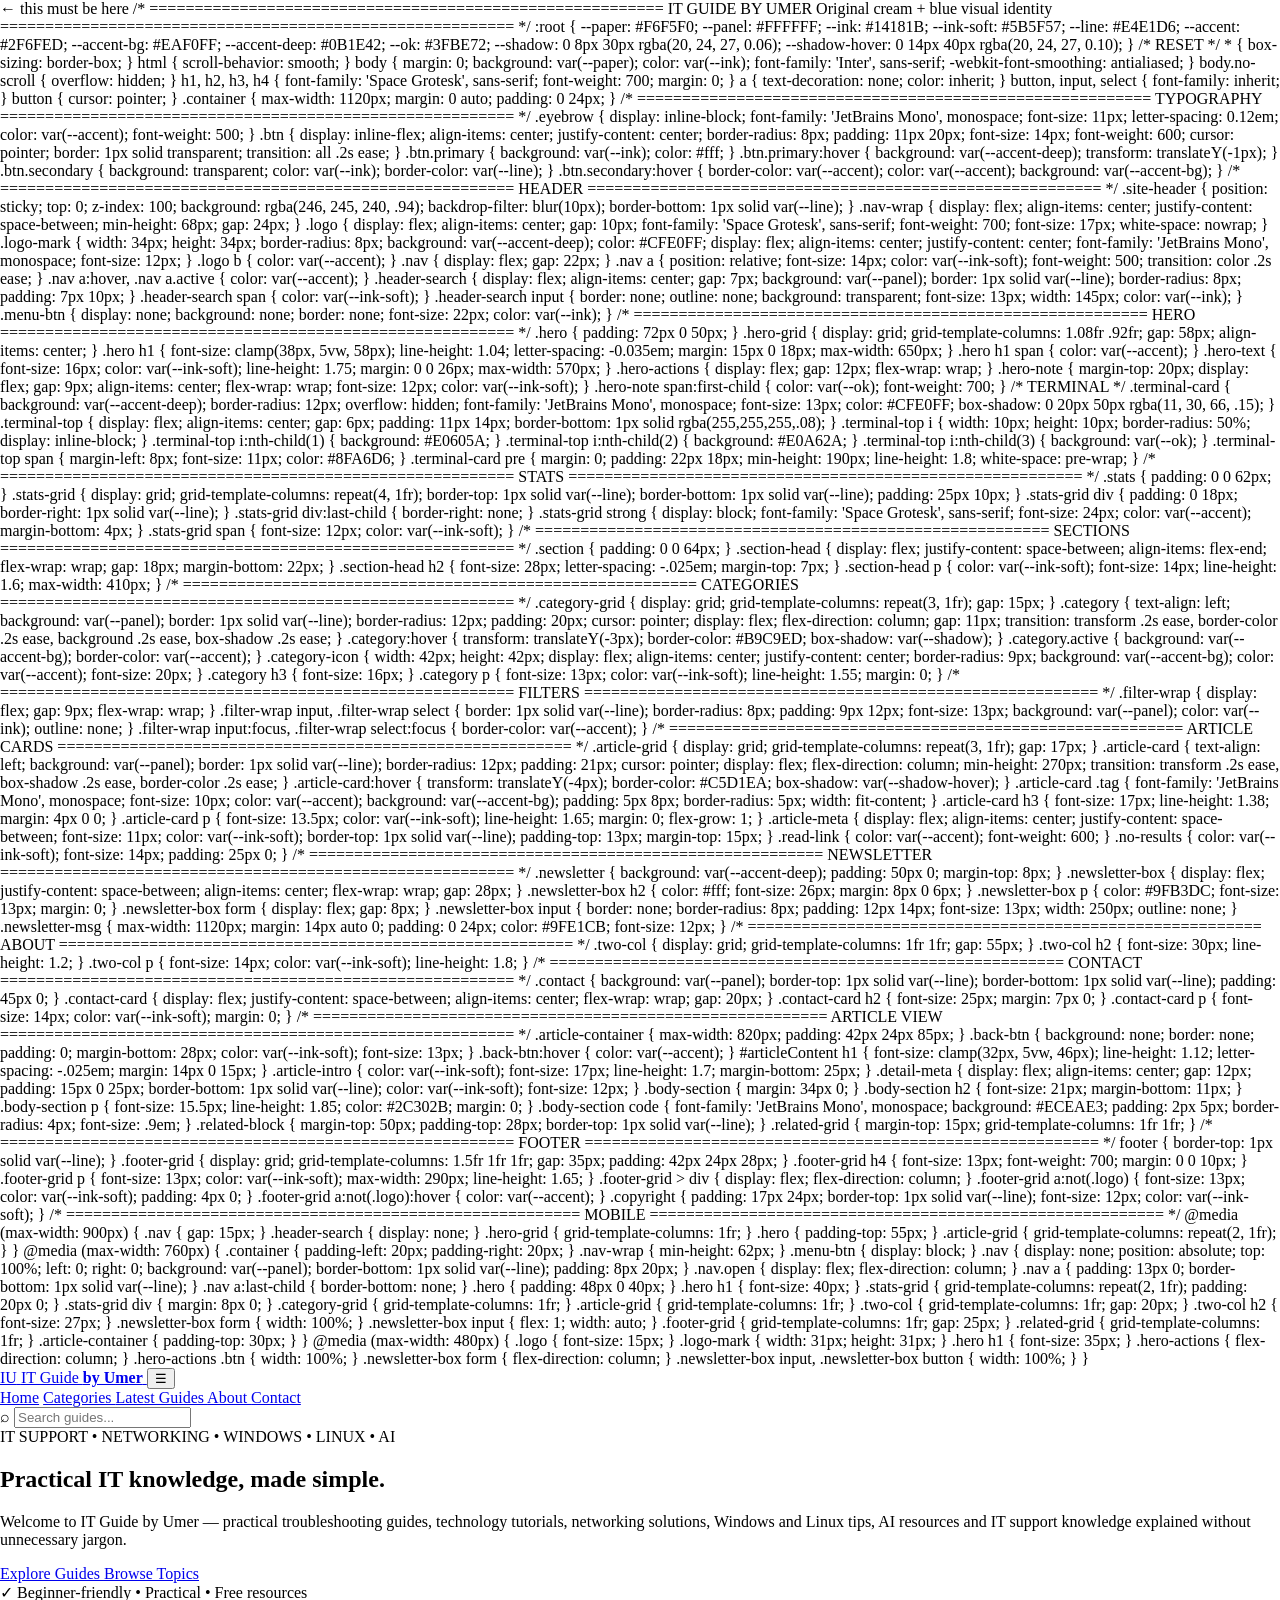
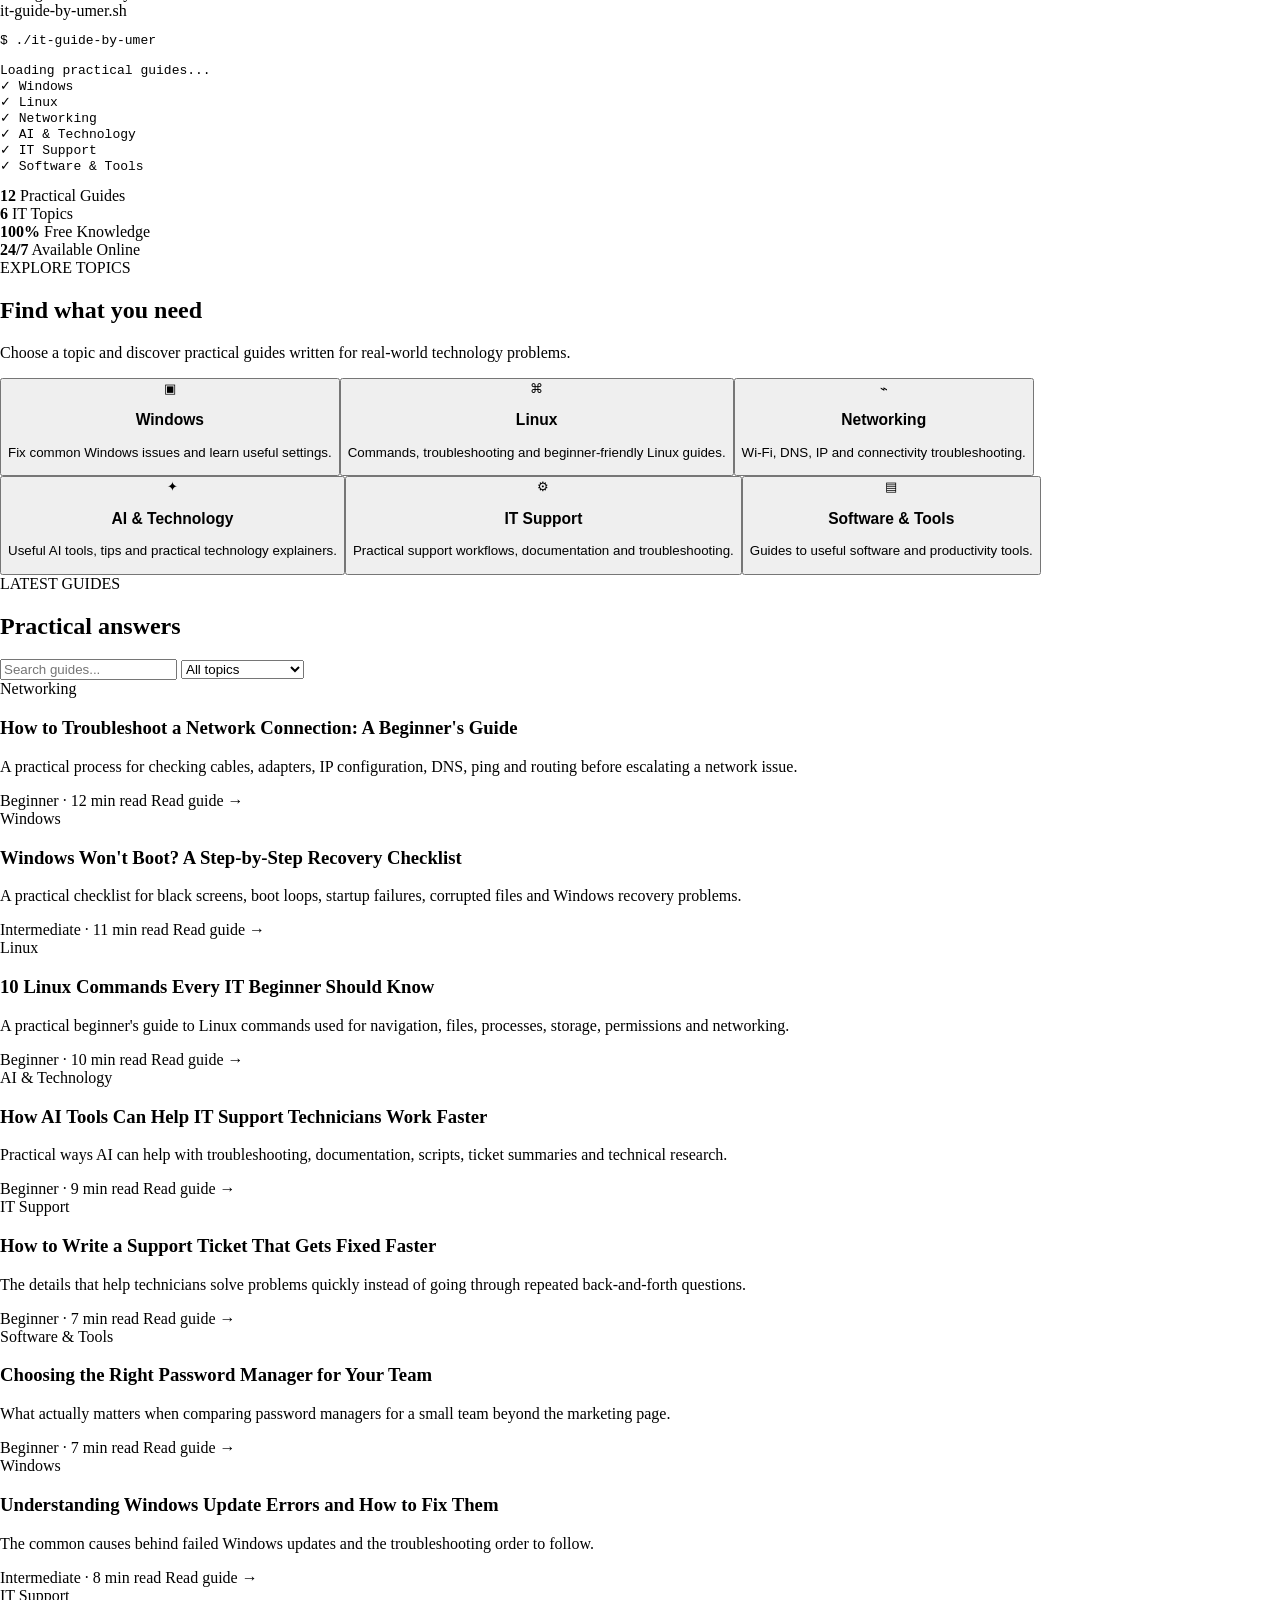
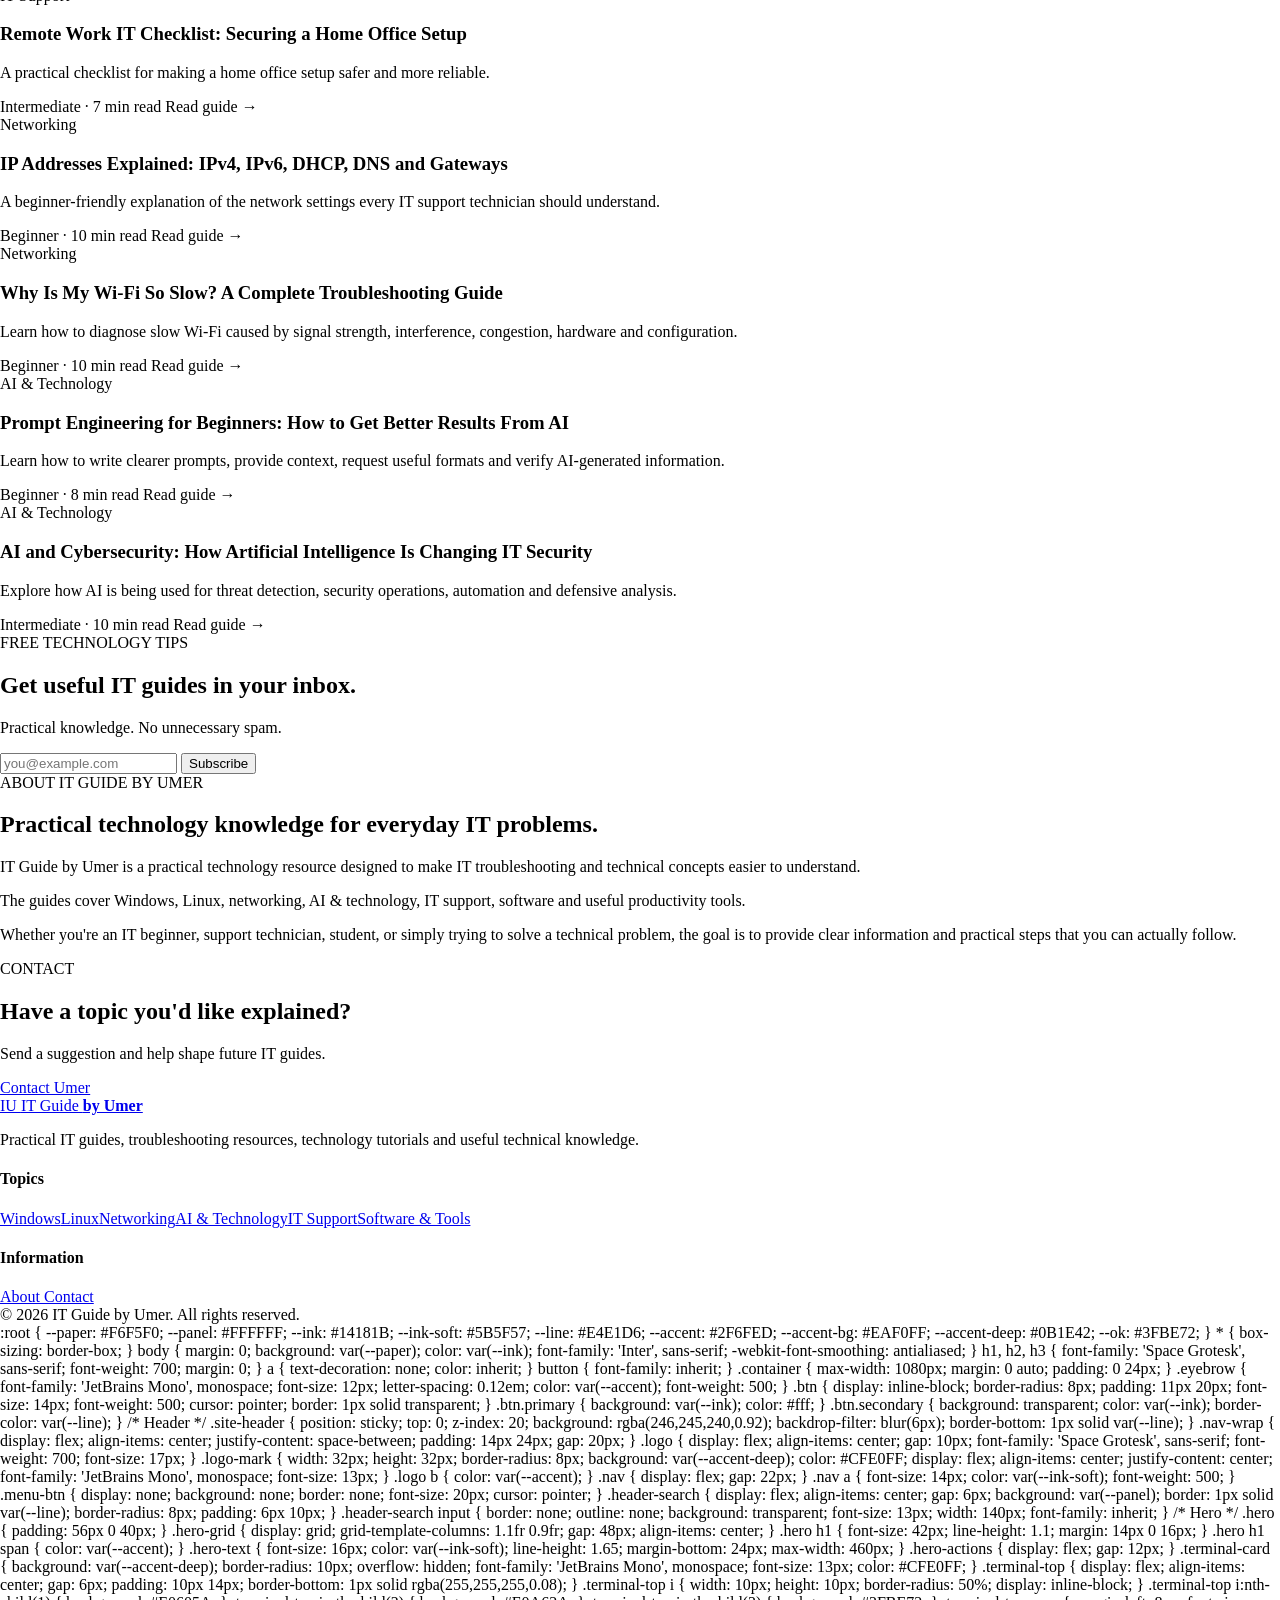
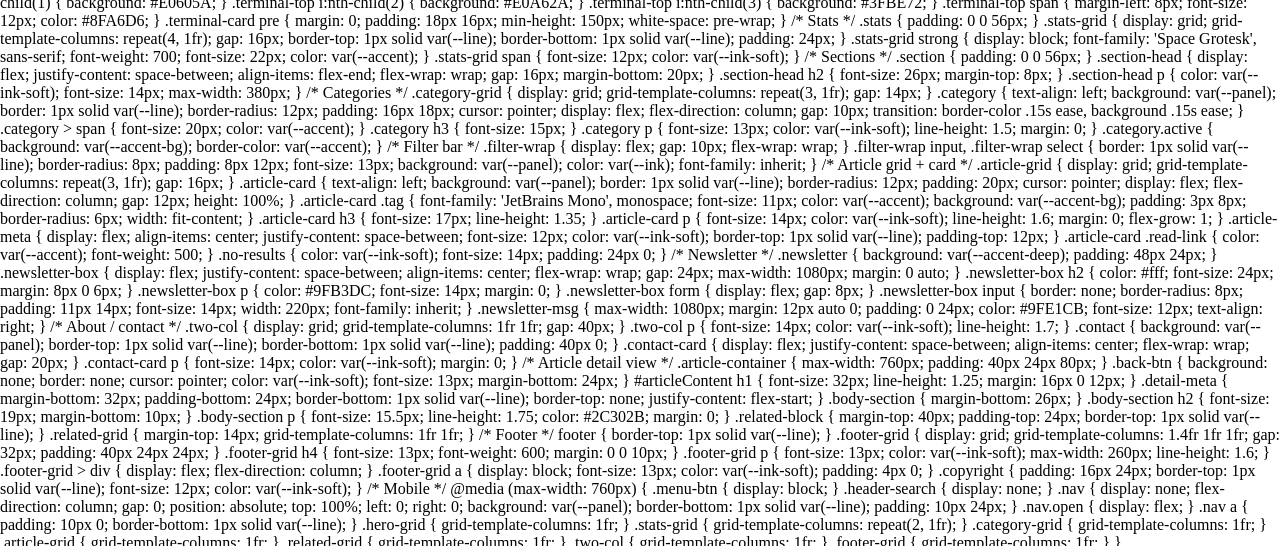
==== commit 8fe1c4b8: "Update article.html" ====
--- a/article.html
+++ b/article.html
@@ -3507,4 +3507,4 @@
   .related-grid { grid-template-columns: 1fr; }
   .two-col { grid-template-columns: 1fr; }
   .footer-grid { grid-template-columns: 1fr; }
-}+}
